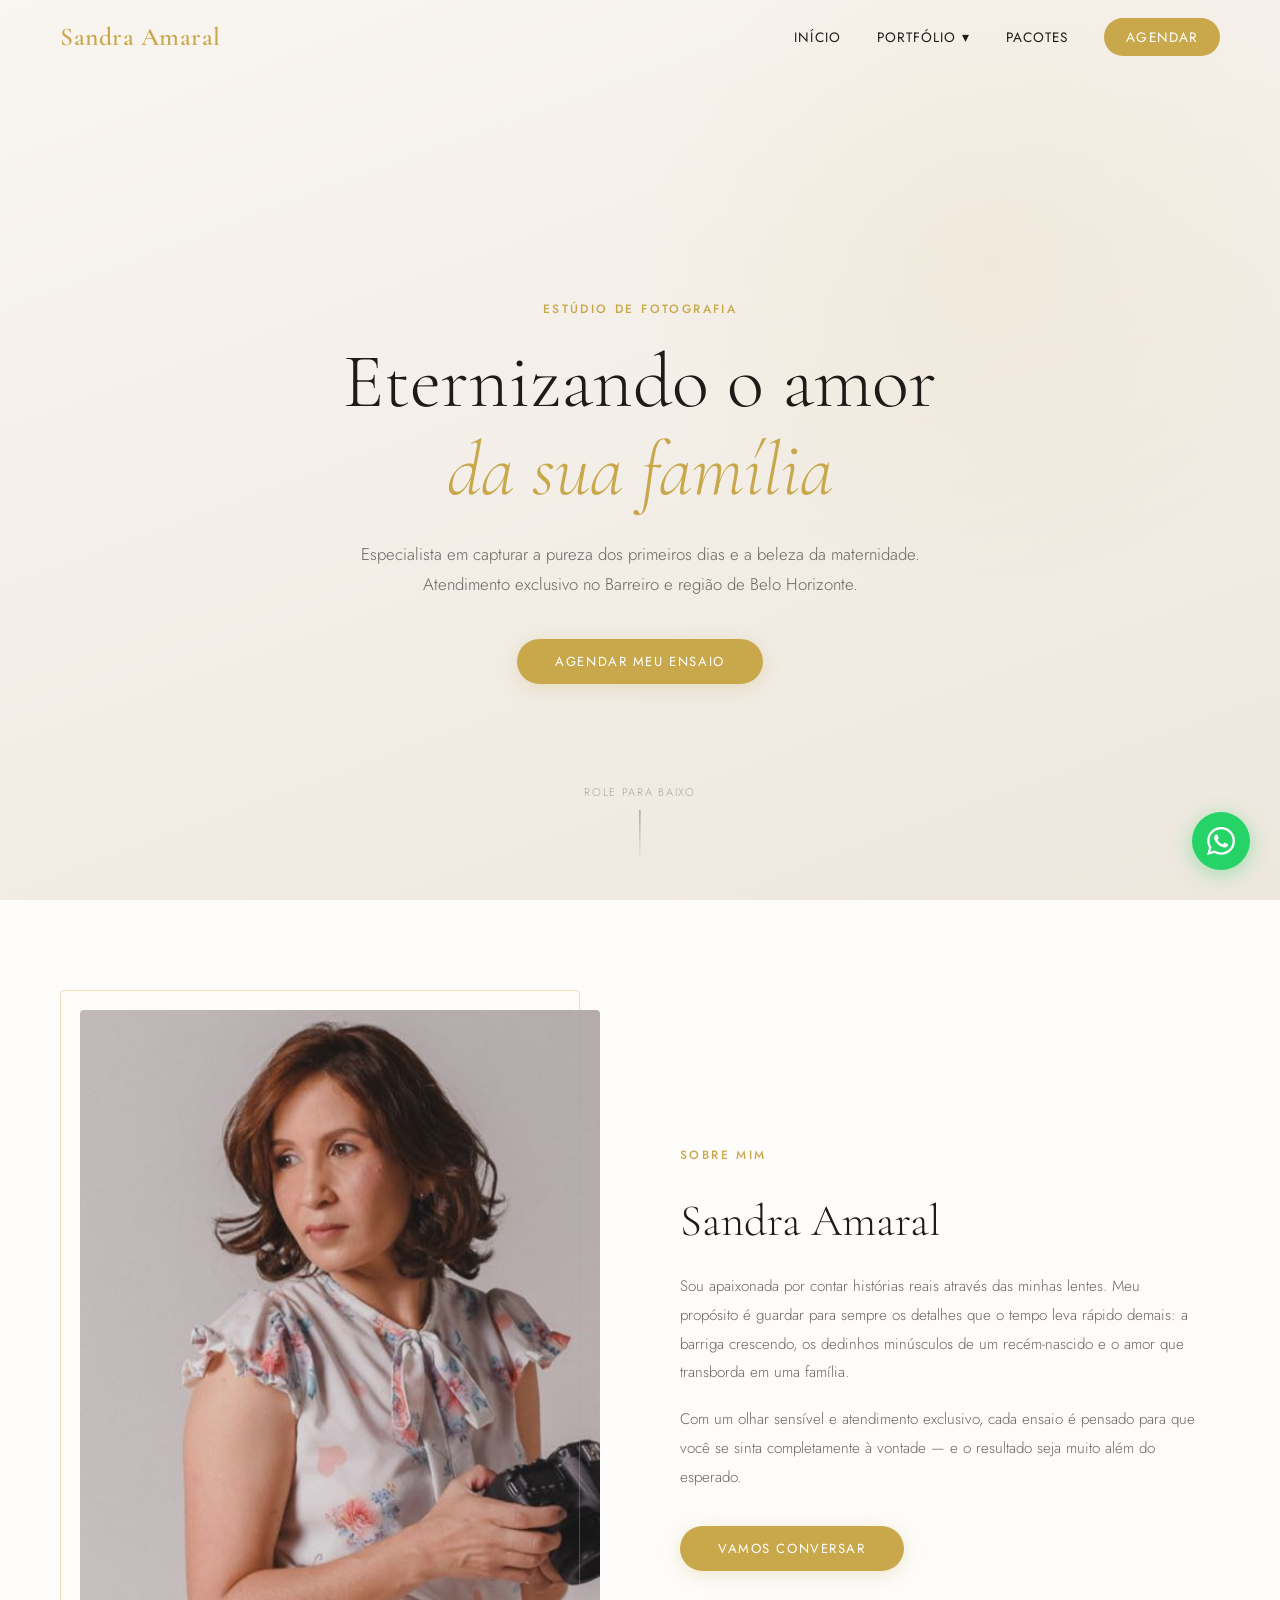
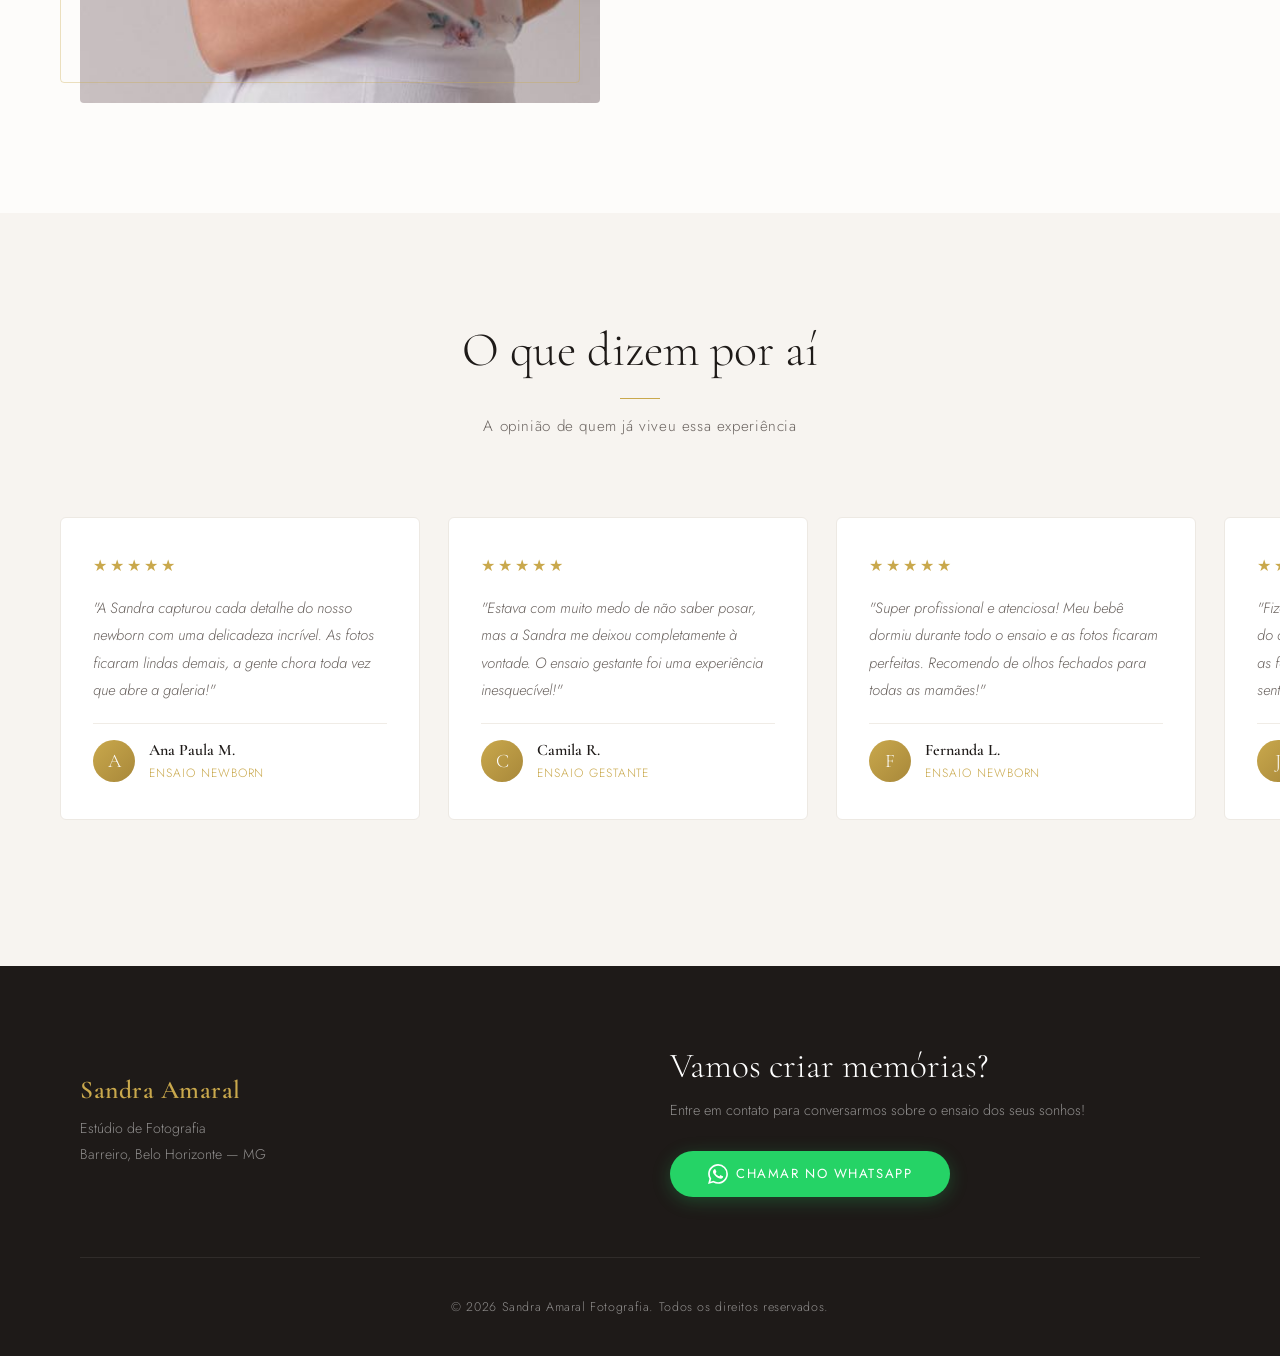
==== index.html @ 1e2834db "Initial commit: Sandra Amaral Photography website" ====
<!DOCTYPE html>
<html lang="pt-BR">
<head>
    <meta charset="UTF-8">
    <meta name="viewport" content="width=device-width, initial-scale=1.0">
    <title>Sandra Amaral Fotografia | Gestante, Newborn e Família</title>
    <link rel="stylesheet" href="assets/css/style.css">
    <link href="https://fonts.googleapis.com/css2?family=Cormorant+Garamond:ital,wght@0,300;0,400;0,600;1,300;1,400&family=Jost:wght@300;400;500&display=swap" rel="stylesheet">
</head>
<body>

    <!-- HEADER -->
    <header id="header">
        <div class="logo">Sandra Amaral</div>

        <nav id="main-nav">
            <ul>
                <li><a href="#inicio">Início</a></li>
                <li class="has-submenu">
                    <a href="portfolio.html">Portfólio ▾</a>
                    <ul class="submenu">
                        <li><a href="portfolio.html?filter=gestante">Gestante</a></li>
                        <li><a href="portfolio.html?filter=newborn">Newborn</a></li>
                        <li><a href="portfolio.html?filter=familia">Família</a></li>
                    </ul>
                </li>
                <li><a href="pacotes.html">Pacotes</a></li>
                <li><a href="#contato" class="nav-cta">Agendar</a></li>
            </ul>
        </nav>

        <button class="hamburger" id="hamburger" aria-label="Menu">
            <span></span><span></span><span></span>
        </button>
    </header>

    <!-- MENU MOBILE OVERLAY -->
    <div class="mobile-overlay" id="mobile-overlay">
        <button class="close-btn" id="close-menu">✕</button>
        <nav>
            <ul>
                <li><a href="#inicio" class="mob-link">Início</a></li>
                <li><a href="portfolio.html" class="mob-link">Portfólio</a></li>
                <li><a href="pacotes.html" class="mob-link">Pacotes</a></li>
                <li><a href="#sobre" class="mob-link">Sobre</a></li>
                <li><a href="#contato" class="mob-link">Contato</a></li>
            </ul>
        </nav>
    </div>

    <!-- HERO -->
    <section id="inicio" class="hero">
        <div class="hero-bg"></div>
        <div class="hero-content reveal">
            <span class="hero-label">Estúdio de Fotografia</span>
            <h1>Eternizando o amor<br><em>da sua família</em></h1>
            <p>Especialista em capturar a pureza dos primeiros dias e a beleza da maternidade.<br>Atendimento exclusivo no Barreiro e região de Belo Horizonte.</p>
            <a href="#contato" class="btn">Agendar meu Ensaio</a>
        </div>
        <div class="hero-scroll-hint">
            <span>Role para baixo</span>
            <div class="scroll-line"></div>
        </div>
    </section>

    <!-- SOBRE -->
    <section id="sobre" class="about-section">
        <div class="about-img reveal">
            <img src="assets/img/mae.jpg" alt="Sandra Amaral">
        </div>
        <div class="about-text reveal">
            <span class="hero-label">Sobre mim</span>
            <h2>Sandra Amaral</h2>
            <p>Sou apaixonada por contar histórias reais através das minhas lentes. Meu propósito é guardar para sempre os detalhes que o tempo leva rápido demais: a barriga crescendo, os dedinhos minúsculos de um recém-nascido e o amor que transborda em uma família.</p>
            <p>Com um olhar sensível e atendimento exclusivo, cada ensaio é pensado para que você se sinta completamente à vontade — e o resultado seja muito além do esperado.</p>
            <a href="https://wa.me/5531988744077?text=Ol%C3%A1%2C+Sandra!+Gostaria+de+saber+mais+sobre+seu+trabalho." target="_blank" class="btn">Vamos conversar</a>
        </div>
    </section>

    <!-- FEEDBACKS -->
    <section id="feedbacks" class="reviews-section">
        <div class="section-header reveal">
            <h2>O que dizem por aí</h2>
            <p class="section-sub">A opinião de quem já viveu essa experiência</p>
        </div>

        <div class="reviews-track-wrapper">
            <div class="reviews-track" id="reviews-track">

                <div class="review-card">
                    <div class="review-stars">★★★★★</div>
                    <p class="review-text">"A Sandra capturou cada detalhe do nosso newborn com uma delicadeza incrível. As fotos ficaram lindas demais, a gente chora toda vez que abre a galeria!"</p>
                    <div class="review-author">
                        <div class="review-avatar">A</div>
                        <div>
                            <strong>Ana Paula M.</strong>
                            <span>Ensaio Newborn</span>
                        </div>
                    </div>
                </div>

                <div class="review-card">
                    <div class="review-stars">★★★★★</div>
                    <p class="review-text">"Estava com muito medo de não saber posar, mas a Sandra me deixou completamente à vontade. O ensaio gestante foi uma experiência inesquecível!"</p>
                    <div class="review-author">
                        <div class="review-avatar">C</div>
                        <div>
                            <strong>Camila R.</strong>
                            <span>Ensaio Gestante</span>
                        </div>
                    </div>
                </div>

                <div class="review-card">
                    <div class="review-stars">★★★★★</div>
                    <p class="review-text">"Super profissional e atenciosa! Meu bebê dormiu durante todo o ensaio e as fotos ficaram perfeitas. Recomendo de olhos fechados para todas as mamães!"</p>
                    <div class="review-author">
                        <div class="review-avatar">F</div>
                        <div>
                            <strong>Fernanda L.</strong>
                            <span>Ensaio Newborn</span>
                        </div>
                    </div>
                </div>

                <div class="review-card">
                    <div class="review-stars">★★★★★</div>
                    <p class="review-text">"Fizemos o ensaio de família e foi muito melhor do que esperávamos. As crianças adoraram e as fotos transmitem exatamente o amor que sentimos. Obrigada, Sandra!"</p>
                    <div class="review-author">
                        <div class="review-avatar">J</div>
                        <div>
                            <strong>Juliana e Pedro T.</strong>
                            <span>Ensaio de Família</span>
                        </div>
                    </div>
                </div>

                <div class="review-card">
                    <div class="review-stars">★★★★★</div>
                    <p class="review-text">"Já fiz o ensaio gestante e o newborn com a Sandra. Simplesmente não existe outra fotógrafa para mim. Ela tem um dom especial para eternizar o amor!"</p>
                    <div class="review-author">
                        <div class="review-avatar">M</div>
                        <div>
                            <strong>Mariana S.</strong>
                            <span>Gestante &amp; Newborn</span>
                        </div>
                    </div>
                </div>

                <!-- Duplicatas para loop infinito suave -->
                <div class="review-card">
                    <div class="review-stars">★★★★★</div>
                    <p class="review-text">"A Sandra capturou cada detalhe do nosso newborn com uma delicadeza incrível. As fotos ficaram lindas demais, a gente chora toda vez que abre a galeria!"</p>
                    <div class="review-author">
                        <div class="review-avatar">A</div>
                        <div>
                            <strong>Ana Paula M.</strong>
                            <span>Ensaio Newborn</span>
                        </div>
                    </div>
                </div>

                <div class="review-card">
                    <div class="review-stars">★★★★★</div>
                    <p class="review-text">"Estava com muito medo de não saber posar, mas a Sandra me deixou completamente à vontade. O ensaio gestante foi uma experiência inesquecível!"</p>
                    <div class="review-author">
                        <div class="review-avatar">C</div>
                        <div>
                            <strong>Camila R.</strong>
                            <span>Ensaio Gestante</span>
                        </div>
                    </div>
                </div>

                <div class="review-card">
                    <div class="review-stars">★★★★★</div>
                    <p class="review-text">"Super profissional e atenciosa! Meu bebê dormiu durante todo o ensaio e as fotos ficaram perfeitas. Recomendo de olhos fechados para todas as mamães!"</p>
                    <div class="review-author">
                        <div class="review-avatar">F</div>
                        <div>
                            <strong>Fernanda L.</strong>
                            <span>Ensaio Newborn</span>
                        </div>
                    </div>
                </div>

            </div>
        </div>

        <div class="reviews-dots" id="reviews-dots"></div>
    </section>

    <!-- FOOTER / CONTATO -->
    <footer id="contato">
        <div class="footer-inner">
            <div class="footer-brand">
                <div class="logo footer-logo">Sandra Amaral</div>
                <p>Estúdio de Fotografia<br>Barreiro, Belo Horizonte — MG</p>
            </div>
            <div class="footer-cta">
                <h2>Vamos criar memórias?</h2>
                <p>Entre em contato para conversarmos sobre o ensaio dos seus sonhos!</p>
                <a href="https://wa.me/5531988744077?text=Ol%C3%A1%2C%20Sandra!%20Vi%20seu%20site%20e%20gostaria%20de%20fazer%20um%20or%C3%A7amento." target="_blank" class="btn whatsapp-btn">
                    <svg width="20" height="20" viewBox="0 0 24 24" fill="currentColor" style="vertical-align:middle;margin-right:8px"><path d="M17.472 14.382c-.297-.149-1.758-.867-2.03-.967-.273-.099-.471-.148-.67.15-.197.297-.767.966-.94 1.164-.173.199-.347.223-.644.075-.297-.15-1.255-.463-2.39-1.475-.883-.788-1.48-1.761-1.653-2.059-.173-.297-.018-.458.13-.606.134-.133.298-.347.446-.52.149-.174.198-.298.298-.497.099-.198.05-.371-.025-.52-.075-.149-.669-1.612-.916-2.207-.242-.579-.487-.5-.669-.51-.173-.008-.371-.01-.57-.01-.198 0-.52.074-.792.372-.272.297-1.04 1.016-1.04 2.479 0 1.462 1.065 2.875 1.213 3.074.149.198 2.096 3.2 5.077 4.487.709.306 1.262.489 1.694.625.712.227 1.36.195 1.871.118.571-.085 1.758-.719 2.006-1.413.248-.694.248-1.289.173-1.413-.074-.124-.272-.198-.57-.347m-5.421 7.403h-.004a9.87 9.87 0 01-5.031-1.378l-.361-.214-3.741.982.998-3.648-.235-.374a9.86 9.86 0 01-1.51-5.26c.001-5.45 4.436-9.884 9.888-9.884 2.64 0 5.122 1.03 6.988 2.898a9.825 9.825 0 012.893 6.994c-.003 5.45-4.437 9.884-9.885 9.884m8.413-18.297A11.815 11.815 0 0012.05 0C5.495 0 .16 5.335.157 11.892c0 2.096.547 4.142 1.588 5.945L.057 24l6.305-1.654a11.882 11.882 0 005.683 1.448h.005c6.554 0 11.89-5.335 11.893-11.893a11.821 11.821 0 00-3.48-8.413z"/></svg>
                    Chamar no WhatsApp
                </a>
            </div>
        </div>
        <p class="copyright">&copy; 2026 Sandra Amaral Fotografia. Todos os direitos reservados.</p>
    </footer>

    <!-- BOTÃO FLUTUANTE WHATSAPP -->
    <a href="https://wa.me/5531988744077?text=Ol%C3%A1%2C%20Sandra!" target="_blank" class="whatsapp-float" aria-label="WhatsApp">
        <svg width="28" height="28" viewBox="0 0 24 24" fill="white"><path d="M17.472 14.382c-.297-.149-1.758-.867-2.03-.967-.273-.099-.471-.148-.67.15-.197.297-.767.966-.94 1.164-.173.199-.347.223-.644.075-.297-.15-1.255-.463-2.39-1.475-.883-.788-1.48-1.761-1.653-2.059-.173-.297-.018-.458.13-.606.134-.133.298-.347.446-.52.149-.174.198-.298.298-.497.099-.198.05-.371-.025-.52-.075-.149-.669-1.612-.916-2.207-.242-.579-.487-.5-.669-.51-.173-.008-.371-.01-.57-.01-.198 0-.52.074-.792.372-.272.297-1.04 1.016-1.04 2.479 0 1.462 1.065 2.875 1.213 3.074.149.198 2.096 3.2 5.077 4.487.709.306 1.262.489 1.694.625.712.227 1.36.195 1.871.118.571-.085 1.758-.719 2.006-1.413.248-.694.248-1.289.173-1.413-.074-.124-.272-.198-.57-.347m-5.421 7.403h-.004a9.87 9.87 0 01-5.031-1.378l-.361-.214-3.741.982.998-3.648-.235-.374a9.86 9.86 0 01-1.51-5.26c.001-5.45 4.436-9.884 9.888-9.884 2.64 0 5.122 1.03 6.988 2.898a9.825 9.825 0 012.893 6.994c-.003 5.45-4.437 9.884-9.885 9.884m8.413-18.297A11.815 11.815 0 0012.05 0C5.495 0 .16 5.335.157 11.892c0 2.096.547 4.142 1.588 5.945L.057 24l6.305-1.654a11.882 11.882 0 005.683 1.448h.005c6.554 0 11.89-5.335 11.893-11.893a11.821 11.821 0 00-3.48-8.413z"/></svg>
    </a>

    <script src="assets/js/script.js"></script>
</body>
</html>
---- assets/css/style.css ----
/* ============================================
   RESET & VARIÁVEIS
   ============================================ */
*, *::before, *::after {
    margin: 0;
    padding: 0;
    box-sizing: border-box;
}

:root {
    --bg:        #fdfcfa;
    --bg-alt:    #f7f4f0;
    --dark:      #1e1a18;
    --mid:       #6b6460;
    --gold:      #c9a84c;
    --gold-dark: #a8883a;
    --white:     #ffffff;
    --shadow:    rgba(30,26,24,0.08);
    --radius:    3px;
    --transition: 0.35s cubic-bezier(0.4, 0, 0.2, 1);
}

html {
    scroll-behavior: smooth;
    font-size: 16px;
}

body {
    font-family: 'Jost', sans-serif;
    font-weight: 300;
    color: var(--mid);
    background-color: var(--bg);
    overflow-x: hidden;
}

h1, h2, h3, .logo {
    font-family: 'Cormorant Garamond', serif;
    color: var(--dark);
    line-height: 1.15;
}

img { display: block; max-width: 100%; }
a  { text-decoration: none; }

/* ============================================
   ANIMAÇÕES DE ENTRADA (REVEAL)
   ============================================ */
.reveal {
    opacity: 0;
    transform: translateY(30px);
    transition: opacity 0.7s ease, transform 0.7s ease;
}
.reveal.visible {
    opacity: 1;
    transform: translateY(0);
}
.reveal:nth-child(2) { transition-delay: 0.1s; }
.reveal:nth-child(3) { transition-delay: 0.2s; }
.reveal:nth-child(4) { transition-delay: 0.3s; }

/* ============================================
   HEADER & NAVEGAÇÃO
   ============================================ */
#header {
    position: fixed;
    top: 0; left: 0;
    width: 100%;
    display: flex;
    justify-content: space-between;
    align-items: center;
    padding: 22px 60px;
    z-index: 900;
    transition: background var(--transition), padding var(--transition), box-shadow var(--transition);
}

#header.scrolled {
    background: rgba(253,252,250,0.97);
    backdrop-filter: blur(8px);
    padding: 14px 60px;
    box-shadow: 0 1px 20px var(--shadow);
}

.logo {
    font-size: 1.6rem;
    font-weight: 600;
    color: var(--gold);
    letter-spacing: 0.02em;
}

#main-nav ul {
    list-style: none;
    display: flex;
    align-items: center;
    gap: 36px;
}

#main-nav a {
    font-family: 'Jost', sans-serif;
    font-weight: 400;
    font-size: 0.85rem;
    letter-spacing: 0.08em;
    text-transform: uppercase;
    color: var(--dark);
    transition: color var(--transition);
}

#main-nav a:hover { color: var(--gold); }

.nav-cta {
    background: var(--gold);
    color: var(--white) !important;
    padding: 9px 22px;
    border-radius: 30px;
    transition: background var(--transition), transform var(--transition) !important;
}
.nav-cta:hover {
    background: var(--gold-dark) !important;
    transform: translateY(-1px);
}

/* Submenu */
.has-submenu { position: relative; }
.submenu {
    position: absolute;
    top: 130%;
    left: 50%;
    transform: translateX(-50%);
    background: var(--white);
    border: 1px solid #ede9e3;
    border-radius: 4px;
    padding: 10px 0;
    min-width: 150px;
    box-shadow: 0 8px 30px var(--shadow);
    opacity: 0;
    pointer-events: none;
    transition: opacity var(--transition), top var(--transition);
    flex-direction: column !important;
    gap: 0 !important;
}
.has-submenu:hover .submenu {
    opacity: 1;
    pointer-events: all;
    top: 110%;
}
.submenu li { display: block; }
.submenu a {
    display: block;
    padding: 9px 20px;
    text-transform: uppercase;
    font-size: 0.8rem;
    letter-spacing: 0.06em;
}
.submenu a:hover { background: var(--bg-alt); }

/* Hamburguer */
.hamburger {
    display: none;
    flex-direction: column;
    justify-content: center;
    align-items: center;
    gap: 5px;
    background: none;
    border: none;
    cursor: pointer;
    padding: 8px;
    z-index: 1000;
}
.hamburger span {
    display: block;
    width: 24px;
    height: 1.5px;
    background: var(--dark);
    transition: all var(--transition);
}
.hamburger.open span:nth-child(1) { transform: translateY(6.5px) rotate(45deg); }
.hamburger.open span:nth-child(2) { opacity: 0; }
.hamburger.open span:nth-child(3) { transform: translateY(-6.5px) rotate(-45deg); }

/* Overlay Mobile */
.mobile-overlay {
    position: fixed;
    inset: 0;
    background: var(--bg);
    z-index: 850;
    display: flex;
    flex-direction: column;
    align-items: center;
    justify-content: center;
    opacity: 0;
    pointer-events: none;
    transition: opacity var(--transition);
}
.mobile-overlay.open {
    opacity: 1;
    pointer-events: all;
}
.mobile-overlay ul {
    list-style: none;
    text-align: center;
}
.mobile-overlay li { margin: 18px 0; }
.mobile-overlay a {
    font-family: 'Cormorant Garamond', serif;
    font-size: 2.2rem;
    color: var(--dark);
    font-weight: 300;
    transition: color var(--transition);
}
.mobile-overlay a:hover { color: var(--gold); }
.close-btn {
    position: absolute;
    top: 25px; right: 30px;
    background: none;
    border: none;
    font-size: 1.6rem;
    cursor: pointer;
    color: var(--mid);
}

/* ============================================
   HERO
   ============================================ */
.hero {
    position: relative;
    min-height: 100vh;
    display: flex;
    align-items: center;
    justify-content: center;
    text-align: center;
    overflow: hidden;
}

.hero-bg {
    position: absolute;
    inset: 0;
    background: linear-gradient(160deg, #f9f5f0 0%, #ede7de 100%);
    z-index: 0;
}

/* Ornamento decorativo sutil */
.hero-bg::before {
    content: '';
    position: absolute;
    top: -10%;
    right: -5%;
    width: 55vw;
    height: 55vw;
    border-radius: 50%;
    background: radial-gradient(circle, rgba(201,168,76,0.08) 0%, transparent 70%);
}

.hero-content {
    position: relative;
    z-index: 1;
    max-width: 780px;
    padding: 0 30px;
    padding-top: 80px;
}

.hero-label {
    display: inline-block;
    font-family: 'Jost', sans-serif;
    font-size: 0.75rem;
    font-weight: 500;
    letter-spacing: 0.2em;
    text-transform: uppercase;
    color: var(--gold);
    margin-bottom: 20px;
}

.hero h1 {
    font-size: clamp(2.8rem, 6vw, 5rem);
    font-weight: 300;
    margin-bottom: 24px;
    color: var(--dark);
}
.hero h1 em {
    font-style: italic;
    color: var(--gold);
}

.hero p {
    font-size: 1.05rem;
    line-height: 1.8;
    margin-bottom: 40px;
    color: var(--mid);
}

.hero-scroll-hint {
    position: absolute;
    bottom: 40px;
    left: 50%;
    transform: translateX(-50%);
    display: flex;
    flex-direction: column;
    align-items: center;
    gap: 10px;
    opacity: 0.5;
    z-index: 1;
}
.hero-scroll-hint span {
    font-size: 0.7rem;
    letter-spacing: 0.15em;
    text-transform: uppercase;
}
.scroll-line {
    width: 1px;
    height: 50px;
    background: linear-gradient(to bottom, var(--dark), transparent);
    animation: scrollPulse 2s ease-in-out infinite;
}
@keyframes scrollPulse {
    0%, 100% { transform: scaleY(1); opacity: 0.5; }
    50% { transform: scaleY(0.6); opacity: 1; }
}

/* ============================================
   BOTÕES
   ============================================ */
.btn {
    display: inline-block;
    padding: 13px 38px;
    background: var(--gold);
    color: var(--white);
    font-family: 'Jost', sans-serif;
    font-weight: 400;
    font-size: 0.82rem;
    letter-spacing: 0.12em;
    text-transform: uppercase;
    border-radius: 30px;
    transition: all var(--transition);
    box-shadow: 0 4px 18px rgba(201,168,76,0.25);
}
.btn:hover {
    background: var(--gold-dark);
    transform: translateY(-2px);
    box-shadow: 0 8px 25px rgba(201,168,76,0.35);
}

/* ============================================
   SEÇÕES — PADRÃO
   ============================================ */
section { padding: 110px 60px; }

.section-header { text-align: center; margin-bottom: 60px; }
.section-header h2 {
    font-size: clamp(2rem, 4vw, 3rem);
    font-weight: 300;
    position: relative;
    display: inline-block;
    padding-bottom: 20px;
}
.section-header h2::after {
    content: '';
    position: absolute;
    bottom: 0; left: 50%;
    transform: translateX(-50%);
    width: 40px; height: 1px;
    background: var(--gold);
}
.section-sub {
    margin-top: 16px;
    font-size: 0.95rem;
    color: var(--mid);
    letter-spacing: 0.04em;
}

/* ============================================
   PORTFÓLIO — MASONRY + FILTRO
   ============================================ */
.portfolio-section { background: var(--bg); }

.filter-bar {
    display: flex;
    justify-content: center;
    gap: 12px;
    margin-bottom: 50px;
    flex-wrap: wrap;
}
.filter-btn {
    background: none;
    border: 1px solid #ddd5c8;
    padding: 8px 24px;
    border-radius: 30px;
    font-family: 'Jost', sans-serif;
    font-size: 0.78rem;
    letter-spacing: 0.1em;
    text-transform: uppercase;
    color: var(--mid);
    cursor: pointer;
    transition: all var(--transition);
}
.filter-btn:hover,
.filter-btn.active {
    background: var(--gold);
    border-color: var(--gold);
    color: var(--white);
}

.masonry-gallery {
    columns: 3;
    column-gap: 16px;
}

.masonry-item {
    position: relative;
    break-inside: avoid;
    margin-bottom: 16px;
    overflow: hidden;
    border-radius: var(--radius);
    cursor: pointer;
}
.masonry-item img {
    width: 100%;
    display: block;
    transition: transform 0.5s ease;
}
.masonry-item:hover img { transform: scale(1.04); }

.img-overlay {
    position: absolute;
    inset: 0;
    background: linear-gradient(to top, rgba(30,26,24,0.55) 0%, transparent 50%);
    opacity: 0;
    display: flex;
    align-items: flex-end;
    padding: 20px;
    transition: opacity var(--transition);
}
.masonry-item:hover .img-overlay { opacity: 1; }
.img-overlay span {
    color: var(--white);
    font-size: 0.75rem;
    letter-spacing: 0.15em;
    text-transform: uppercase;
}

/* Itens ocultos pelo filtro */
.masonry-item.hidden {
    display: none;
}

/* ============================================
   LIGHTBOX
   ============================================ */
.lightbox {
    position: fixed;
    inset: 0;
    background: rgba(20,16,14,0.95);
    z-index: 9999;
    display: flex;
    align-items: center;
    justify-content: center;
    opacity: 0;
    pointer-events: none;
    transition: opacity 0.3s ease;
}
.lightbox.open {
    opacity: 1;
    pointer-events: all;
}
.lightbox img {
    max-width: 90vw;
    max-height: 85vh;
    object-fit: contain;
    border-radius: var(--radius);
    box-shadow: 0 20px 60px rgba(0,0,0,0.5);
}
.lb-close, .lb-prev, .lb-next {
    position: absolute;
    background: none;
    border: none;
    color: rgba(255,255,255,0.7);
    cursor: pointer;
    font-size: 2rem;
    transition: color var(--transition);
    line-height: 1;
}
.lb-close:hover, .lb-prev:hover, .lb-next:hover { color: #fff; }
.lb-close { top: 25px; right: 35px; font-size: 1.5rem; }
.lb-prev  { left: 20px; font-size: 3rem; }
.lb-next  { right: 20px; font-size: 3rem; }
.lb-caption {
    position: absolute;
    bottom: 25px;
    left: 50%; transform: translateX(-50%);
    color: rgba(255,255,255,0.6);
    font-size: 0.78rem;
    letter-spacing: 0.12em;
    text-transform: uppercase;
}

/* ============================================
   PACOTES
   ============================================ */
.packages-section { background: var(--bg-alt); }

.packages-grid {
    display: grid;
    grid-template-columns: repeat(auto-fit, minmax(290px, 1fr));
    gap: 28px;
    max-width: 1100px;
    margin: 0 auto;
}

.package-card {
    background: var(--white);
    border: 1px solid #ede9e3;
    border-radius: 6px;
    padding: 44px 36px;
    position: relative;
    transition: transform var(--transition), box-shadow var(--transition);
}
.package-card:hover {
    transform: translateY(-6px);
    box-shadow: 0 16px 50px var(--shadow);
}
.package-card.featured {
    border-color: var(--gold);
    box-shadow: 0 8px 30px rgba(201,168,76,0.12);
}

.pkg-badge {
    position: absolute;
    top: -14px; left: 50%;
    transform: translateX(-50%);
    background: var(--gold);
    color: var(--white);
    font-size: 0.7rem;
    letter-spacing: 0.12em;
    text-transform: uppercase;
    padding: 5px 18px;
    border-radius: 20px;
    white-space: nowrap;
}

.pkg-tag {
    font-size: 0.7rem;
    letter-spacing: 0.18em;
    text-transform: uppercase;
    color: var(--gold);
    margin-bottom: 10px;
    font-weight: 500;
}

.package-card h3 {
    font-size: 1.8rem;
    font-weight: 300;
    margin-bottom: 16px;
}

.package-card > p {
    font-size: 0.92rem;
    line-height: 1.75;
    margin-bottom: 28px;
}

.pkg-includes {
    list-style: none;
    margin-bottom: 36px;
}
.pkg-includes li {
    font-size: 0.87rem;
    padding: 8px 0;
    border-bottom: 1px solid #f0ece6;
    color: var(--mid);
}
.pkg-includes li:last-child { border-bottom: none; }

.pkg-btn { width: 100%; text-align: center; }

/* ============================================
   SOBRE
   ============================================ */
.about-section {
    background: var(--bg);
    display: grid;
    grid-template-columns: 1fr 1fr;
    gap: 80px;
    align-items: center;
    padding: 110px 80px;
}

.about-img {
    position: relative;
}
.about-img img {
    width: 100%;
    border-radius: 4px;
    aspect-ratio: 3/4;
    object-fit: cover;
}
/* Detalhe ornamental */
.about-img::before {
    content: '';
    position: absolute;
    top: -20px; left: -20px;
    right: 20px; bottom: 20px;
    border: 1px solid var(--gold);
    border-radius: 4px;
    opacity: 0.35;
    pointer-events: none;
}

.about-text h2 {
    font-size: clamp(2rem, 3.5vw, 2.8rem);
    font-weight: 300;
    margin: 12px 0 24px;
}
.about-text p {
    font-size: 0.95rem;
    line-height: 1.9;
    margin-bottom: 18px;
}
.about-text .btn { margin-top: 16px; }

/* ============================================
   FOOTER
   ============================================ */
footer {
    background: var(--dark);
    color: rgba(255,255,255,0.5);
    padding: 80px 80px 40px;
}

.footer-inner {
    display: grid;
    grid-template-columns: 1fr 1fr;
    gap: 60px;
    align-items: center;
    padding-bottom: 60px;
    border-bottom: 1px solid rgba(255,255,255,0.08);
    margin-bottom: 40px;
}

.footer-brand .logo {
    color: var(--gold);
    margin-bottom: 12px;
}
.footer-brand p {
    font-size: 0.88rem;
    line-height: 1.8;
}

.footer-cta h2 {
    font-size: clamp(1.6rem, 3vw, 2.2rem);
    font-weight: 300;
    color: var(--white);
    margin-bottom: 12px;
}
.footer-cta p {
    font-size: 0.9rem;
    margin-bottom: 28px;
    line-height: 1.7;
}

.whatsapp-btn {
    background: #25D366;
    box-shadow: 0 4px 18px rgba(37,211,102,0.25);
    display: inline-flex;
    align-items: center;
}
.whatsapp-btn:hover { background: #1da854; }

.copyright {
    font-size: 0.78rem;
    text-align: center;
    letter-spacing: 0.05em;
}

/* ============================================
   BOTÃO FLUTUANTE WHATSAPP
   ============================================ */
.whatsapp-float {
    position: fixed;
    bottom: 30px; right: 30px;
    width: 58px; height: 58px;
    border-radius: 50%;
    background: #25D366;
    display: flex;
    align-items: center;
    justify-content: center;
    box-shadow: 0 4px 20px rgba(37,211,102,0.4);
    z-index: 800;
    transition: all var(--transition);
}
.whatsapp-float:hover {
    transform: scale(1.1);
    box-shadow: 0 8px 28px rgba(37,211,102,0.5);
}

/* ============================================
   RESPONSIVO
   ============================================ */
@media (max-width: 900px) {
    #main-nav { display: none; }
    .hamburger { display: flex; }

    #header { padding: 18px 24px; }
    #header.scrolled { padding: 14px 24px; }

    section { padding: 80px 24px; }

    .masonry-gallery { columns: 2; }

    .about-section {
        grid-template-columns: 1fr;
        padding: 80px 24px;
        gap: 50px;
    }
    .about-img::before { display: none; }

    .footer-inner {
        grid-template-columns: 1fr;
        gap: 40px;
    }
    footer { padding: 60px 24px 30px; }
}

@media (max-width: 600px) {
    .masonry-gallery { columns: 1; }
    .hero h1 { font-size: 2.4rem; }
    .packages-grid { grid-template-columns: 1fr; }
    .hero-scroll-hint { display: none; }
}

/* ============================================
   PÁGINAS INTERNAS (portfolio.html / pacotes.html)
   ============================================ */

/* Hero das páginas internas */
.page-hero {
    background: linear-gradient(160deg, #f9f5f0 0%, #ede7de 100%);
    text-align: center;
    padding: 160px 30px 80px;
    position: relative;
}
.page-hero::after {
    content: '';
    position: absolute;
    bottom: 0; left: 50%;
    transform: translateX(-50%);
    width: 40px; height: 1px;
    background: var(--gold);
}
.page-hero h1 {
    font-size: clamp(2.4rem, 5vw, 4rem);
    font-weight: 300;
    margin: 12px 0 16px;
}
.page-hero h1 em {
    font-style: italic;
    color: var(--gold);
}
.page-hero p {
    font-size: 1rem;
    color: var(--mid);
    letter-spacing: 0.04em;
}

/* CTA bar no final das páginas */
.page-cta-bar {
    background: var(--bg-alt);
    text-align: center;
    padding: 60px 30px;
    border-top: 1px solid #ede9e3;
    border-bottom: 1px solid #ede9e3;
}
.page-cta-bar p {
    font-size: 1.1rem;
    margin-bottom: 24px;
    color: var(--dark);
    font-family: 'Cormorant Garamond', serif;
    font-weight: 300;
}

/* FAQ — Perguntas frequentes */
.faq-section {
    max-width: 760px;
    margin: 80px auto 0;
    text-align: left;
}
.faq-section h2 {
    font-size: clamp(1.8rem, 3vw, 2.4rem);
    font-weight: 300;
    text-align: center;
    margin-bottom: 50px;
    position: relative;
    display: inline-block;
    left: 50%;
    transform: translateX(-50%);
    padding-bottom: 18px;
}
.faq-section h2::after {
    content: '';
    position: absolute;
    bottom: 0; left: 50%;
    transform: translateX(-50%);
    width: 40px; height: 1px;
    background: var(--gold);
}
.faq-item {
    border-bottom: 1px solid #ede9e3;
}
.faq-question {
    width: 100%;
    background: none;
    border: none;
    text-align: left;
    padding: 22px 0;
    font-family: 'Cormorant Garamond', serif;
    font-size: 1.15rem;
    color: var(--dark);
    cursor: pointer;
    display: flex;
    justify-content: space-between;
    align-items: center;
    gap: 16px;
    transition: color var(--transition);
}
.faq-question:hover { color: var(--gold); }
.faq-question span {
    font-size: 1.4rem;
    font-weight: 300;
    line-height: 1;
    transition: transform var(--transition);
    flex-shrink: 0;
}
.faq-item.open .faq-question span { transform: rotate(45deg); }
.faq-answer {
    max-height: 0;
    overflow: hidden;
    transition: max-height 0.4s ease, padding 0.3s ease;
}
.faq-item.open .faq-answer { max-height: 300px; padding-bottom: 20px; }
.faq-answer p {
    font-size: 0.93rem;
    line-height: 1.85;
    color: var(--mid);
}

/* ============================================
   SEÇÃO DE FEEDBACKS / DEPOIMENTOS
   ============================================ */
.reviews-section {
    background: var(--bg-alt);
    padding: 110px 0 80px;
    overflow: hidden;
}

.reviews-section .section-header {
    padding: 0 60px;
    margin-bottom: 60px;
}

.reviews-track-wrapper {
    overflow: hidden;
    cursor: grab;
    user-select: none;
}
.reviews-track-wrapper:active { cursor: grabbing; }

.reviews-track {
    display: flex;
    gap: 28px;
    padding: 20px 60px 30px;
    width: max-content;
    animation: slideReviews 30s linear infinite;
}
.reviews-track:hover { animation-play-state: paused; }

@keyframes slideReviews {
    0%   { transform: translateX(0); }
    100% { transform: translateX(-50%); }
}

.review-card {
    background: var(--white);
    border: 1px solid #ede9e3;
    border-radius: 6px;
    padding: 36px 32px;
    width: 360px;
    flex-shrink: 0;
    display: flex;
    flex-direction: column;
    gap: 18px;
    transition: box-shadow var(--transition), transform var(--transition);
}
.review-card:hover {
    box-shadow: 0 12px 40px var(--shadow);
    transform: translateY(-4px);
}

.review-stars {
    color: var(--gold);
    font-size: 1rem;
    letter-spacing: 3px;
}

.review-text {
    font-size: 0.93rem;
    line-height: 1.85;
    color: var(--mid);
    font-style: italic;
    flex: 1;
}

.review-author {
    display: flex;
    align-items: center;
    gap: 14px;
    padding-top: 16px;
    border-top: 1px solid #f0ece6;
}

.review-avatar {
    width: 42px;
    height: 42px;
    border-radius: 50%;
    background: linear-gradient(135deg, var(--gold), var(--gold-dark));
    color: var(--white);
    font-family: 'Cormorant Garamond', serif;
    font-size: 1.2rem;
    display: flex;
    align-items: center;
    justify-content: center;
    flex-shrink: 0;
}

.review-author strong {
    display: block;
    font-family: 'Cormorant Garamond', serif;
    font-size: 1rem;
    color: var(--dark);
    font-weight: 600;
}
.review-author span {
    font-size: 0.75rem;
    letter-spacing: 0.08em;
    text-transform: uppercase;
    color: var(--gold);
}

.reviews-dots {
    display: flex;
    justify-content: center;
    gap: 8px;
    margin-top: 36px;
}
.reviews-dots .dot {
    width: 6px; height: 6px;
    border-radius: 50%;
    background: #d5cdc4;
    cursor: pointer;
    transition: background var(--transition), transform var(--transition);
}
.reviews-dots .dot.active {
    background: var(--gold);
    transform: scale(1.4);
}

@media (max-width: 900px) {
    .reviews-section { padding: 80px 0 60px; }
    .reviews-section .section-header { padding: 0 24px; }
    .reviews-track { padding: 20px 24px 30px; gap: 16px; }
    .review-card { width: 300px; padding: 28px 24px; }
}
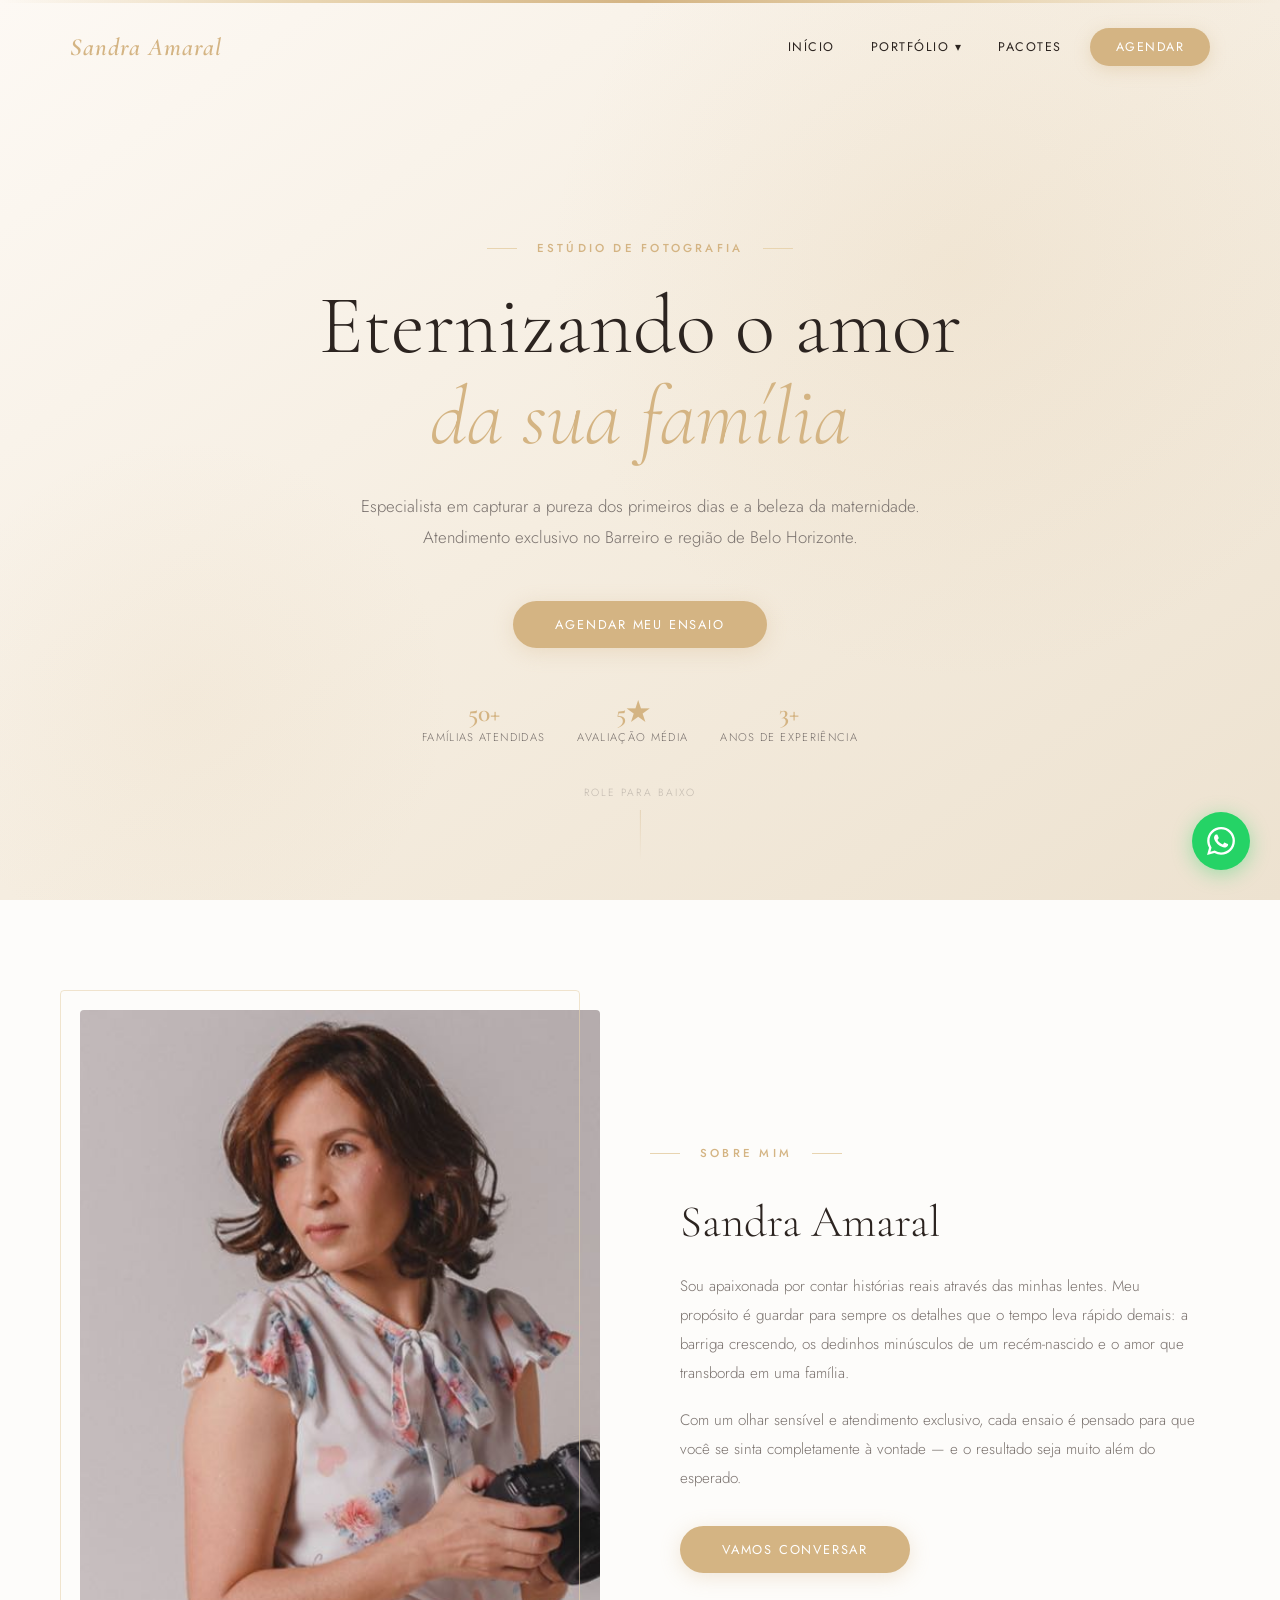
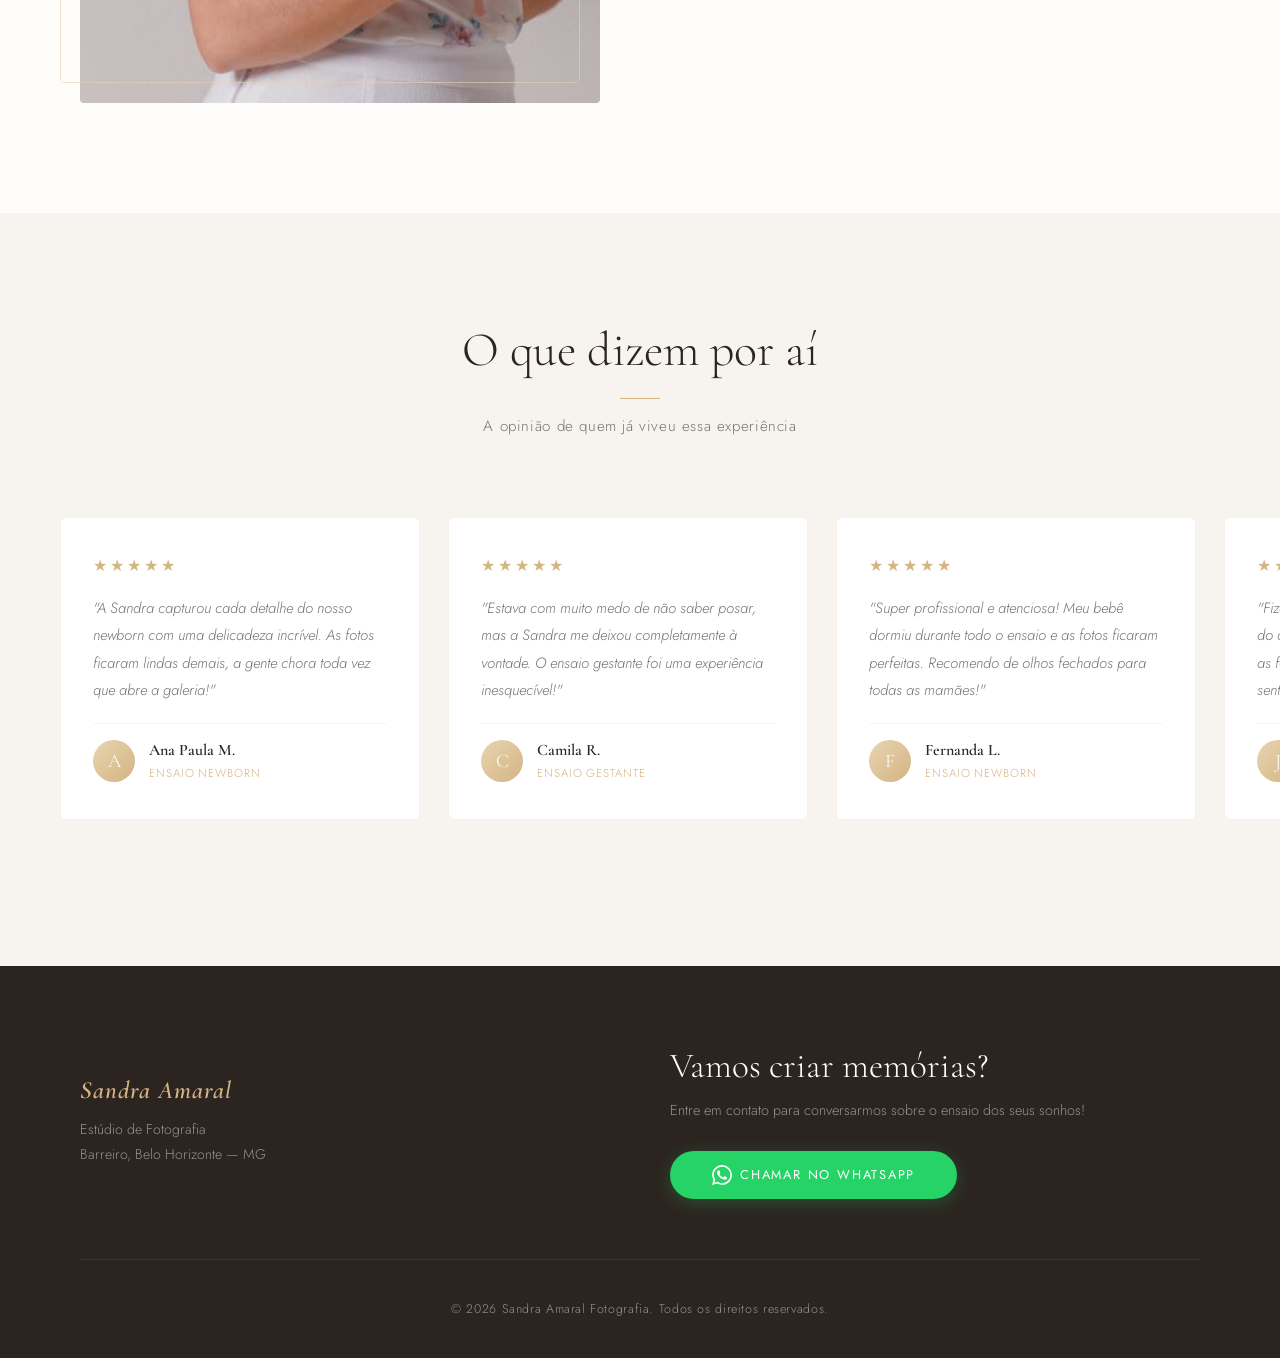
==== commit a92dc0df: "Melhorando as funcionalidades e corrigindo bugs" ====
--- a/index.html
+++ b/index.html
@@ -12,7 +12,6 @@
     <!-- HEADER -->
     <header id="header">
         <div class="logo">Sandra Amaral</div>
-
         <nav id="main-nav">
             <ul>
                 <li><a href="#inicio">Início</a></li>
@@ -28,13 +27,12 @@
                 <li><a href="#contato" class="nav-cta">Agendar</a></li>
             </ul>
         </nav>
-
         <button class="hamburger" id="hamburger" aria-label="Menu">
             <span></span><span></span><span></span>
         </button>
     </header>
 
-    <!-- MENU MOBILE OVERLAY -->
+    <!-- MENU MOBILE -->
     <div class="mobile-overlay" id="mobile-overlay">
         <button class="close-btn" id="close-menu">✕</button>
         <nav>
@@ -54,8 +52,22 @@
         <div class="hero-content reveal">
             <span class="hero-label">Estúdio de Fotografia</span>
             <h1>Eternizando o amor<br><em>da sua família</em></h1>
-            <p>Especialista em capturar a pureza dos primeiros dias e a beleza da maternidade.<br>Atendimento exclusivo no Barreiro e região de Belo Horizonte.</p>
+            <p>Especialista em capturar a pureza dos primeiros dias e a beleza da maternidade. Atendimento exclusivo no Barreiro e região de Belo Horizonte.</p>
             <a href="#contato" class="btn">Agendar meu Ensaio</a>
+            <div class="hero-badges">
+                <div class="hero-badge">
+                    <strong>50+</strong>
+                    <span>Famílias atendidas</span>
+                </div>
+                <div class="hero-badge">
+                    <strong>5★</strong>
+                    <span>Avaliação média</span>
+                </div>
+                <div class="hero-badge">
+                    <strong>3+</strong>
+                    <span>Anos de experiência</span>
+                </div>
+            </div>
         </div>
         <div class="hero-scroll-hint">
             <span>Role para baixo</span>
@@ -147,7 +159,7 @@
                     </div>
                 </div>
 
-                <!-- Duplicatas para loop infinito suave -->
+                <!-- Duplicatas para loop infinito -->
                 <div class="review-card">
                     <div class="review-stars">★★★★★</div>
                     <p class="review-text">"A Sandra capturou cada detalhe do nosso newborn com uma delicadeza incrível. As fotos ficaram lindas demais, a gente chora toda vez que abre a galeria!"</p>
@@ -209,7 +221,6 @@
         <p class="copyright">&copy; 2026 Sandra Amaral Fotografia. Todos os direitos reservados.</p>
     </footer>
 
-    <!-- BOTÃO FLUTUANTE WHATSAPP -->
     <a href="https://wa.me/5531988744077?text=Ol%C3%A1%2C%20Sandra!" target="_blank" class="whatsapp-float" aria-label="WhatsApp">
         <svg width="28" height="28" viewBox="0 0 24 24" fill="white"><path d="M17.472 14.382c-.297-.149-1.758-.867-2.03-.967-.273-.099-.471-.148-.67.15-.197.297-.767.966-.94 1.164-.173.199-.347.223-.644.075-.297-.15-1.255-.463-2.39-1.475-.883-.788-1.48-1.761-1.653-2.059-.173-.297-.018-.458.13-.606.134-.133.298-.347.446-.52.149-.174.198-.298.298-.497.099-.198.05-.371-.025-.52-.075-.149-.669-1.612-.916-2.207-.242-.579-.487-.5-.669-.51-.173-.008-.371-.01-.57-.01-.198 0-.52.074-.792.372-.272.297-1.04 1.016-1.04 2.479 0 1.462 1.065 2.875 1.213 3.074.149.198 2.096 3.2 5.077 4.487.709.306 1.262.489 1.694.625.712.227 1.36.195 1.871.118.571-.085 1.758-.719 2.006-1.413.248-.694.248-1.289.173-1.413-.074-.124-.272-.198-.57-.347m-5.421 7.403h-.004a9.87 9.87 0 01-5.031-1.378l-.361-.214-3.741.982.998-3.648-.235-.374a9.86 9.86 0 01-1.51-5.26c.001-5.45 4.436-9.884 9.888-9.884 2.64 0 5.122 1.03 6.988 2.898a9.825 9.825 0 012.893 6.994c-.003 5.45-4.437 9.884-9.885 9.884m8.413-18.297A11.815 11.815 0 0012.05 0C5.495 0 .16 5.335.157 11.892c0 2.096.547 4.142 1.588 5.945L.057 24l6.305-1.654a11.882 11.882 0 005.683 1.448h.005c6.554 0 11.89-5.335 11.893-11.893a11.821 11.821 0 00-3.48-8.413z"/></svg>
     </a>
--- a/assets/css/style.css
+++ b/assets/css/style.css
@@ -8,15 +8,16 @@
 }
 
 :root {
-    --bg:        #fdfcfa;
-    --bg-alt:    #f7f4f0;
-    --dark:      #1e1a18;
-    --mid:       #6b6460;
-    --gold:      #c9a84c;
-    --gold-dark: #a8883a;
-    --white:     #ffffff;
-    --shadow:    rgba(30,26,24,0.08);
-    --radius:    3px;
+    --bg:         #fdfcfa;
+    --bg-alt:     #f7f4f0;
+    --dark:       #2c2420;
+    --mid:        #7a726e;
+    --gold:       #d4b483;
+    --gold-dark:  #b8955f;
+    --gold-light: #e8d4b0;
+    --white:      #ffffff;
+    --shadow:     rgba(44,36,32,0.07);
+    --radius:     3px;
     --transition: 0.35s cubic-bezier(0.4, 0, 0.2, 1);
 }
 
@@ -68,54 +69,63 @@
     display: flex;
     justify-content: space-between;
     align-items: center;
-    padding: 22px 60px;
+    padding: 28px 70px;
     z-index: 900;
     transition: background var(--transition), padding var(--transition), box-shadow var(--transition);
 }
 
 #header.scrolled {
     background: rgba(253,252,250,0.97);
-    backdrop-filter: blur(8px);
-    padding: 14px 60px;
-    box-shadow: 0 1px 20px var(--shadow);
+    backdrop-filter: blur(12px);
+    padding: 16px 70px;
+    box-shadow: 0 1px 30px rgba(212,180,131,0.15);
 }
 
 .logo {
-    font-size: 1.6rem;
+    font-size: 1.55rem;
     font-weight: 600;
     color: var(--gold);
-    letter-spacing: 0.02em;
+    letter-spacing: 0.04em;
+    font-style: italic;
 }
 
 #main-nav ul {
     list-style: none;
     display: flex;
     align-items: center;
-    gap: 36px;
-}
-
-#main-nav a {
+    gap: 4px;
+}
+
+#main-nav > ul > li > a {
     font-family: 'Jost', sans-serif;
     font-weight: 400;
-    font-size: 0.85rem;
-    letter-spacing: 0.08em;
+    font-size: 0.78rem;
+    letter-spacing: 0.12em;
     text-transform: uppercase;
     color: var(--dark);
-    transition: color var(--transition);
-}
-
-#main-nav a:hover { color: var(--gold); }
+    padding: 8px 16px;
+    border-radius: 30px;
+    transition: all var(--transition);
+    display: block;
+}
+
+#main-nav > ul > li > a:hover {
+    color: var(--gold);
+    background: rgba(212,180,131,0.1);
+}
 
 .nav-cta {
-    background: var(--gold);
+    background: var(--gold) !important;
     color: var(--white) !important;
-    padding: 9px 22px;
+    padding: 10px 26px !important;
     border-radius: 30px;
-    transition: background var(--transition), transform var(--transition) !important;
+    box-shadow: 0 4px 16px rgba(212,180,131,0.35);
+    margin-left: 8px;
 }
 .nav-cta:hover {
     background: var(--gold-dark) !important;
-    transform: translateY(-1px);
+    transform: translateY(-2px);
+    box-shadow: 0 8px 24px rgba(212,180,131,0.45) !important;
 }
 
 /* Submenu */
@@ -126,11 +136,11 @@
     left: 50%;
     transform: translateX(-50%);
     background: var(--white);
-    border: 1px solid #ede9e3;
-    border-radius: 4px;
-    padding: 10px 0;
-    min-width: 150px;
-    box-shadow: 0 8px 30px var(--shadow);
+    border: 1px solid rgba(212,180,131,0.25);
+    border-radius: 8px;
+    padding: 8px 0;
+    min-width: 160px;
+    box-shadow: 0 12px 40px rgba(44,36,32,0.1);
     opacity: 0;
     pointer-events: none;
     transition: opacity var(--transition), top var(--transition);
@@ -145,12 +155,19 @@
 .submenu li { display: block; }
 .submenu a {
     display: block;
-    padding: 9px 20px;
-    text-transform: uppercase;
-    font-size: 0.8rem;
-    letter-spacing: 0.06em;
-}
-.submenu a:hover { background: var(--bg-alt); }
+    padding: 10px 22px;
+    text-transform: uppercase;
+    font-size: 0.75rem;
+    letter-spacing: 0.1em;
+    color: var(--mid);
+    transition: all var(--transition);
+    background: none;
+}
+.submenu a:hover {
+    background: rgba(212,180,131,0.08);
+    color: var(--gold);
+    padding-left: 28px;
+}
 
 /* Hamburguer */
 .hamburger {
@@ -218,7 +235,7 @@
 }
 
 /* ============================================
-   HERO
+   HERO — INÍCIO (mais chamativo e bonito)
    ============================================ */
 .hero {
     position: relative;
@@ -233,46 +250,90 @@
 .hero-bg {
     position: absolute;
     inset: 0;
-    background: linear-gradient(160deg, #f9f5f0 0%, #ede7de 100%);
+    background: linear-gradient(145deg, #fdf9f4 0%, #f5ede0 50%, #ede2d0 100%);
     z-index: 0;
 }
 
-/* Ornamento decorativo sutil */
+/* Círculo dourado decorativo grande */
 .hero-bg::before {
     content: '';
     position: absolute;
-    top: -10%;
-    right: -5%;
-    width: 55vw;
-    height: 55vw;
+    top: -20%;
+    right: -10%;
+    width: 70vw;
+    height: 70vw;
     border-radius: 50%;
-    background: radial-gradient(circle, rgba(201,168,76,0.08) 0%, transparent 70%);
+    background: radial-gradient(circle, rgba(212,180,131,0.13) 0%, transparent 65%);
+    animation: floatOrb 8s ease-in-out infinite;
+}
+
+/* Segundo círculo menor à esquerda */
+.hero-bg::after {
+    content: '';
+    position: absolute;
+    bottom: -10%;
+    left: -8%;
+    width: 45vw;
+    height: 45vw;
+    border-radius: 50%;
+    background: radial-gradient(circle, rgba(212,180,131,0.08) 0%, transparent 65%);
+    animation: floatOrb 10s ease-in-out infinite reverse;
+}
+
+@keyframes floatOrb {
+    0%, 100% { transform: translateY(0) scale(1); }
+    50%       { transform: translateY(-30px) scale(1.03); }
+}
+
+/* Linha ornamental superior */
+.hero::before {
+    content: '';
+    position: absolute;
+    top: 0; left: 0;
+    width: 100%;
+    height: 3px;
+    background: linear-gradient(to right, transparent, var(--gold-light), var(--gold), var(--gold-light), transparent);
+    z-index: 2;
 }
 
 .hero-content {
     position: relative;
     z-index: 1;
-    max-width: 780px;
-    padding: 0 30px;
+    max-width: 820px;
+    padding: 0 40px;
     padding-top: 80px;
 }
 
 .hero-label {
     display: inline-block;
     font-family: 'Jost', sans-serif;
-    font-size: 0.75rem;
+    font-size: 0.72rem;
     font-weight: 500;
-    letter-spacing: 0.2em;
-    text-transform: uppercase;
-    color: var(--gold);
-    margin-bottom: 20px;
-}
+    letter-spacing: 0.28em;
+    text-transform: uppercase;
+    color: var(--gold);
+    margin-bottom: 24px;
+    position: relative;
+    padding: 0 20px;
+}
+.hero-label::before,
+.hero-label::after {
+    content: '';
+    position: absolute;
+    top: 50%;
+    width: 30px;
+    height: 1px;
+    background: var(--gold-light);
+}
+.hero-label::before { right: 100%; }
+.hero-label::after  { left: 100%; }
 
 .hero h1 {
-    font-size: clamp(2.8rem, 6vw, 5rem);
+    font-size: clamp(3rem, 6.5vw, 5.5rem);
     font-weight: 300;
-    margin-bottom: 24px;
+    margin-bottom: 28px;
     color: var(--dark);
+    line-height: 1.1;
 }
 .hero h1 em {
     font-style: italic;
@@ -281,8 +342,39 @@
 
 .hero p {
     font-size: 1.05rem;
-    line-height: 1.8;
-    margin-bottom: 40px;
+    line-height: 1.85;
+    margin-bottom: 48px;
+    color: var(--mid);
+    max-width: 560px;
+    margin-left: auto;
+    margin-right: auto;
+}
+
+/* Badges de confiança abaixo do botão */
+.hero-badges {
+    display: flex;
+    justify-content: center;
+    gap: 32px;
+    margin-top: 52px;
+    flex-wrap: wrap;
+}
+.hero-badge {
+    display: flex;
+    flex-direction: column;
+    align-items: center;
+    gap: 4px;
+}
+.hero-badge strong {
+    font-family: 'Cormorant Garamond', serif;
+    font-size: 1.6rem;
+    font-weight: 600;
+    color: var(--gold);
+    line-height: 1;
+}
+.hero-badge span {
+    font-size: 0.7rem;
+    letter-spacing: 0.12em;
+    text-transform: uppercase;
     color: var(--mid);
 }
 
@@ -295,23 +387,23 @@
     flex-direction: column;
     align-items: center;
     gap: 10px;
-    opacity: 0.5;
+    opacity: 0.4;
     z-index: 1;
 }
 .hero-scroll-hint span {
-    font-size: 0.7rem;
-    letter-spacing: 0.15em;
+    font-size: 0.65rem;
+    letter-spacing: 0.2em;
     text-transform: uppercase;
 }
 .scroll-line {
     width: 1px;
     height: 50px;
-    background: linear-gradient(to bottom, var(--dark), transparent);
+    background: linear-gradient(to bottom, var(--gold), transparent);
     animation: scrollPulse 2s ease-in-out infinite;
 }
 @keyframes scrollPulse {
-    0%, 100% { transform: scaleY(1); opacity: 0.5; }
-    50% { transform: scaleY(0.6); opacity: 1; }
+    0%, 100% { transform: scaleY(1); opacity: 0.4; }
+    50%       { transform: scaleY(0.5); opacity: 1; }
 }
 
 /* ============================================
@@ -319,22 +411,22 @@
    ============================================ */
 .btn {
     display: inline-block;
-    padding: 13px 38px;
+    padding: 14px 42px;
     background: var(--gold);
     color: var(--white);
     font-family: 'Jost', sans-serif;
     font-weight: 400;
-    font-size: 0.82rem;
-    letter-spacing: 0.12em;
+    font-size: 0.8rem;
+    letter-spacing: 0.14em;
     text-transform: uppercase;
     border-radius: 30px;
     transition: all var(--transition);
-    box-shadow: 0 4px 18px rgba(201,168,76,0.25);
+    box-shadow: 0 4px 20px rgba(212,180,131,0.3);
 }
 .btn:hover {
     background: var(--gold-dark);
     transform: translateY(-2px);
-    box-shadow: 0 8px 25px rgba(201,168,76,0.35);
+    box-shadow: 0 10px 28px rgba(212,180,131,0.4);
 }
 
 /* ============================================
@@ -379,8 +471,8 @@
 }
 .filter-btn {
     background: none;
-    border: 1px solid #ddd5c8;
-    padding: 8px 24px;
+    border: 1px solid rgba(212,180,131,0.4);
+    padding: 8px 26px;
     border-radius: 30px;
     font-family: 'Jost', sans-serif;
     font-size: 0.78rem;
@@ -420,7 +512,7 @@
 .img-overlay {
     position: absolute;
     inset: 0;
-    background: linear-gradient(to top, rgba(30,26,24,0.55) 0%, transparent 50%);
+    background: linear-gradient(to top, rgba(44,36,32,0.55) 0%, transparent 50%);
     opacity: 0;
     display: flex;
     align-items: flex-end;
@@ -435,10 +527,7 @@
     text-transform: uppercase;
 }
 
-/* Itens ocultos pelo filtro */
-.masonry-item.hidden {
-    display: none;
-}
+.masonry-item.hidden { display: none; }
 
 /* ============================================
    LIGHTBOX
@@ -505,7 +594,7 @@
 
 .package-card {
     background: var(--white);
-    border: 1px solid #ede9e3;
+    border: 1px solid rgba(212,180,131,0.2);
     border-radius: 6px;
     padding: 44px 36px;
     position: relative;
@@ -517,7 +606,7 @@
 }
 .package-card.featured {
     border-color: var(--gold);
-    box-shadow: 0 8px 30px rgba(201,168,76,0.12);
+    box-shadow: 0 8px 30px rgba(212,180,131,0.15);
 }
 
 .pkg-badge {
@@ -581,24 +670,21 @@
     padding: 110px 80px;
 }
 
-.about-img {
-    position: relative;
-}
+.about-img { position: relative; }
 .about-img img {
     width: 100%;
     border-radius: 4px;
     aspect-ratio: 3/4;
     object-fit: cover;
 }
-/* Detalhe ornamental */
 .about-img::before {
     content: '';
     position: absolute;
     top: -20px; left: -20px;
     right: 20px; bottom: 20px;
-    border: 1px solid var(--gold);
+    border: 1px solid var(--gold-light);
     border-radius: 4px;
-    opacity: 0.35;
+    opacity: 0.6;
     pointer-events: none;
 }
 
@@ -637,10 +723,7 @@
     color: var(--gold);
     margin-bottom: 12px;
 }
-.footer-brand p {
-    font-size: 0.88rem;
-    line-height: 1.8;
-}
+.footer-brand p { font-size: 0.88rem; line-height: 1.8; }
 
 .footer-cta h2 {
     font-size: clamp(1.6rem, 3vw, 2.2rem);
@@ -710,11 +793,10 @@
     }
     .about-img::before { display: none; }
 
-    .footer-inner {
-        grid-template-columns: 1fr;
-        gap: 40px;
-    }
+    .footer-inner { grid-template-columns: 1fr; gap: 40px; }
     footer { padding: 60px 24px 30px; }
+
+    .hero-badges { gap: 20px; }
 }
 
 @media (max-width: 600px) {
@@ -722,18 +804,26 @@
     .hero h1 { font-size: 2.4rem; }
     .packages-grid { grid-template-columns: 1fr; }
     .hero-scroll-hint { display: none; }
+    .hero-label::before,
+    .hero-label::after { display: none; }
 }
 
 /* ============================================
    PÁGINAS INTERNAS (portfolio.html / pacotes.html)
    ============================================ */
-
-/* Hero das páginas internas */
 .page-hero {
-    background: linear-gradient(160deg, #f9f5f0 0%, #ede7de 100%);
+    background: linear-gradient(145deg, #fdf9f4 0%, #f5ede0 50%, #ede2d0 100%);
     text-align: center;
     padding: 160px 30px 80px;
     position: relative;
+}
+.page-hero::before {
+    content: '';
+    position: absolute;
+    top: 0; left: 0;
+    width: 100%;
+    height: 3px;
+    background: linear-gradient(to right, transparent, var(--gold-light), var(--gold), var(--gold-light), transparent);
 }
 .page-hero::after {
     content: '';
@@ -758,13 +848,12 @@
     letter-spacing: 0.04em;
 }
 
-/* CTA bar no final das páginas */
 .page-cta-bar {
     background: var(--bg-alt);
     text-align: center;
     padding: 60px 30px;
-    border-top: 1px solid #ede9e3;
-    border-bottom: 1px solid #ede9e3;
+    border-top: 1px solid rgba(212,180,131,0.2);
+    border-bottom: 1px solid rgba(212,180,131,0.2);
 }
 .page-cta-bar p {
     font-size: 1.1rem;
@@ -774,7 +863,7 @@
     font-weight: 300;
 }
 
-/* FAQ — Perguntas frequentes */
+/* FAQ */
 .faq-section {
     max-width: 760px;
     margin: 80px auto 0;
@@ -799,9 +888,7 @@
     width: 40px; height: 1px;
     background: var(--gold);
 }
-.faq-item {
-    border-bottom: 1px solid #ede9e3;
-}
+.faq-item { border-bottom: 1px solid rgba(212,180,131,0.2); }
 .faq-question {
     width: 100%;
     background: none;
@@ -825,22 +912,26 @@
     line-height: 1;
     transition: transform var(--transition);
     flex-shrink: 0;
+    color: var(--gold);
 }
 .faq-item.open .faq-question span { transform: rotate(45deg); }
 .faq-answer {
     max-height: 0;
     overflow: hidden;
-    transition: max-height 0.4s ease, padding 0.3s ease;
-}
-.faq-item.open .faq-answer { max-height: 300px; padding-bottom: 20px; }
+    transition: max-height 0.5s ease;
+}
+.faq-item.open .faq-answer {
+    max-height: 500px;
+}
 .faq-answer p {
     font-size: 0.93rem;
     line-height: 1.85;
     color: var(--mid);
-}
-
-/* ============================================
-   SEÇÃO DE FEEDBACKS / DEPOIMENTOS
+    padding-bottom: 22px;
+}
+
+/* ============================================
+   FEEDBACKS / DEPOIMENTOS
    ============================================ */
 .reviews-section {
     background: var(--bg-alt);
@@ -876,7 +967,7 @@
 
 .review-card {
     background: var(--white);
-    border: 1px solid #ede9e3;
+    border: 1px solid rgba(212,180,131,0.2);
     border-radius: 6px;
     padding: 36px 32px;
     width: 360px;
@@ -910,14 +1001,13 @@
     align-items: center;
     gap: 14px;
     padding-top: 16px;
-    border-top: 1px solid #f0ece6;
+    border-top: 1px solid rgba(212,180,131,0.15);
 }
 
 .review-avatar {
-    width: 42px;
-    height: 42px;
+    width: 42px; height: 42px;
     border-radius: 50%;
-    background: linear-gradient(135deg, var(--gold), var(--gold-dark));
+    background: linear-gradient(135deg, var(--gold-light), var(--gold));
     color: var(--white);
     font-family: 'Cormorant Garamond', serif;
     font-size: 1.2rem;
@@ -935,7 +1025,7 @@
     font-weight: 600;
 }
 .review-author span {
-    font-size: 0.75rem;
+    font-size: 0.72rem;
     letter-spacing: 0.08em;
     text-transform: uppercase;
     color: var(--gold);
@@ -950,8 +1040,9 @@
 .reviews-dots .dot {
     width: 6px; height: 6px;
     border-radius: 50%;
-    background: #d5cdc4;
+    background: var(--gold-light);
     cursor: pointer;
+    border: none;
     transition: background var(--transition), transform var(--transition);
 }
 .reviews-dots .dot.active {
